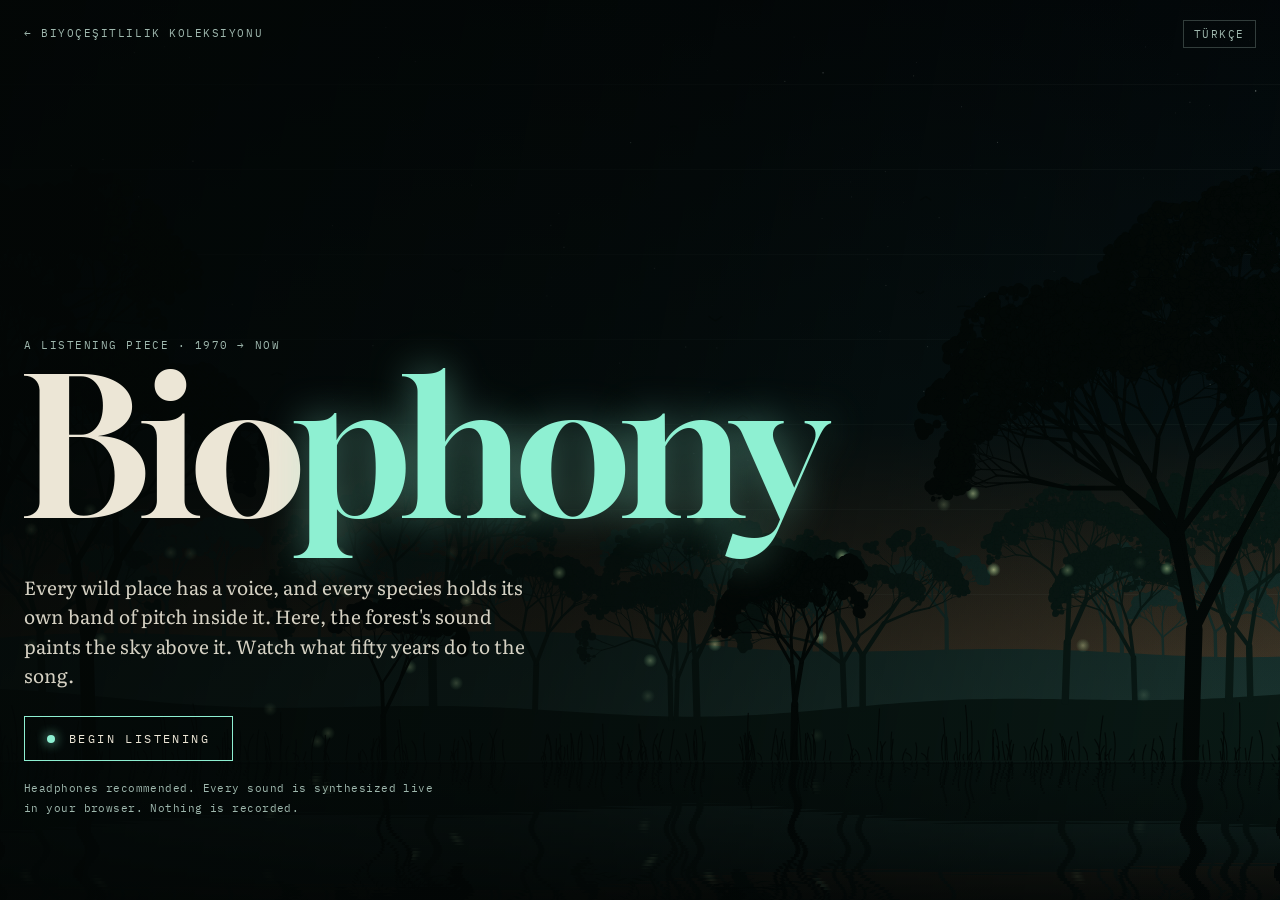
==== biyocesitlilik/biophony/index.html @ bc81e9bb "Add files via upload" ====
<!DOCTYPE html>
<html lang="en">
<head>
<meta charset="utf-8">
<meta name="viewport" content="width=device-width, initial-scale=1, viewport-fit=cover">
<meta name="description" content="Biophony: a live-synthesized forest chorus that paints its own sound across the sky, then fades through fifty years of biodiversity loss until you restore it.">
<meta property="og:title" content="Biophony">
<meta property="og:description" content="Ormanın sesi gökyüzünü boyuyor — elli yıllık biyoçeşitlilik kaybını dinleyin, sonra koroyu geri getirin.">
<meta name="theme-color" content="#050c0b">
<title>Biophony</title>
<link rel="preconnect" href="https://fonts.googleapis.com">
<link rel="preconnect" href="https://fonts.gstatic.com" crossorigin>
<link rel="stylesheet" href="https://fonts.googleapis.com/css2?family=Gloock&family=IBM+Plex+Mono:wght@400;500&family=Literata:ital,opsz,wght@0,7..72,400;1,7..72,400&display=swap">
<style>
:root{
  color-scheme:dark;
  --ink:#050c0b; --moss:#0f2621; --mist:#9fb8ae; --dawn:#f2b66d; --glow:#8ef0d2; --rust:#d0613f; --paper:#ece6d6; --ash:#7d807a;
  --display:"Gloock","Bodoni Moda",Georgia,serif;
  --body:"Literata",Georgia,"Times New Roman",serif;
  --mono:"IBM Plex Mono",ui-monospace,Menlo,Consolas,monospace;
}
html,body{height:100%}
body{margin:0;background:var(--ink);color:var(--paper);overflow:hidden;font-family:var(--body);-webkit-font-smoothing:antialiased}
#c{position:fixed;inset:0;width:100%;height:100%;display:block;touch-action:none}
.mono{font-family:var(--mono);font-size:11px;letter-spacing:.14em;text-transform:uppercase;color:var(--mist)}
[hidden]{display:none!important}
button{font:inherit;color:inherit;background:none;border:0;cursor:pointer}
button:focus-visible{outline:1px solid var(--glow);outline-offset:3px}

/* HUD */
#hud{text-shadow:0 1px 14px rgba(0,0,0,.9),0 0 3px rgba(0,0,0,.8);position:fixed;top:calc(env(safe-area-inset-top,0px) + 18px);left:24px;pointer-events:none;display:flex;flex-direction:column;gap:6px;opacity:0;transition:opacity 1.6s ease}
#hud.on{opacity:1}
#year{font-family:var(--display);font-size:clamp(46px,7.5vw,104px);line-height:.86;letter-spacing:-.015em;font-variant-numeric:tabular-nums}
#chorus{display:flex;gap:14px;flex-wrap:wrap}
#chorus b{font-weight:500;color:var(--paper)}
#chorus .an b{color:var(--rust)}

/* Caption */
#cap{position:fixed;left:24px;bottom:calc(env(safe-area-inset-bottom,0px) + 92px);max-width:min(40ch,calc(100vw - 48px));pointer-events:none;transition:opacity .7s ease,transform .7s ease}
#cap.out{opacity:0;transform:translateY(8px)}
#cap .t{font-size:clamp(17px,2vw,23px);line-height:1.42;text-wrap:balance;text-shadow:0 2px 18px rgba(0,0,0,.85)}
#cap .ci{margin-top:10px;font-size:10px}
#cap .ci:empty{display:none}

/* Solo tag */
#solo{position:fixed;right:24px;bottom:calc(env(safe-area-inset-bottom,0px) + 92px);text-align:right;pointer-events:none;max-width:60vw}

/* Bottom bar */
#bar{position:fixed;left:0;right:0;bottom:0;padding:14px 24px calc(env(safe-area-inset-bottom,0px) + 16px);display:flex;align-items:center;gap:16px;background:linear-gradient(to top,rgba(3,8,7,.92),rgba(3,8,7,0));opacity:0;transition:opacity 1.6s ease .4s}
#bar.on{opacity:1}
#bar .btn{height:34px;min-width:34px;padding:0 10px;border:1px solid rgba(159,184,174,.28);border-radius:2px;display:grid;place-items:center;font-family:var(--mono);font-size:11px;letter-spacing:.12em;color:var(--mist)}
#bar .btn:hover{border-color:var(--glow);color:var(--paper)}
#track{position:relative;flex:1;height:44px;cursor:ew-resize;touch-action:none}
#spark{position:absolute;left:0;top:0;width:100%;height:30px}
#ticks{position:absolute;left:0;right:0;top:32px;height:12px}
#ticks span{position:absolute;transform:translateX(-50%);font-family:var(--mono);font-size:9.5px;letter-spacing:.08em;color:var(--ash)}
#head{position:absolute;top:-4px;width:1px;height:38px;background:var(--paper);box-shadow:0 0 10px var(--glow)}
#head::after{content:"";position:absolute;left:-3px;top:-3px;width:7px;height:7px;border-radius:50%;background:var(--paper)}

/* Intro */
#intro{position:fixed;inset:0;display:flex;align-items:flex-end;padding:0 24px calc(env(safe-area-inset-bottom,0px) + 9vh);background:linear-gradient(100deg,rgba(3,7,6,.94) 0%,rgba(3,7,6,.72) 45%,rgba(3,7,6,.15) 100%);transition:opacity 1.8s ease}
#intro.gone{opacity:0;pointer-events:none}
#intro .wrap{max-width:720px;display:flex;flex-direction:column;gap:18px}
#intro h1{font-family:var(--display);font-weight:400;padding-bottom:.16em;font-size:clamp(68px,15vw,210px);line-height:.8;margin:0;letter-spacing:-.03em}
#intro h1 i{font-style:normal;color:var(--glow);text-shadow:0 0 40px rgba(142,240,210,.45)}
#intro p{margin:0;font-size:clamp(16px,1.7vw,19px);line-height:1.55;max-width:46ch;color:#d5d1c3}
#go{align-self:flex-start;margin-top:8px;padding:14px 22px;border:1px solid var(--glow);color:var(--paper);font-family:var(--mono);font-size:12px;letter-spacing:.2em;text-transform:uppercase;display:flex;gap:14px;align-items:center;transition:background .3s}
#go:hover{background:rgba(142,240,210,.1)}
#go .dot{width:8px;height:8px;border-radius:50%;background:var(--glow);box-shadow:0 0 12px var(--glow);animation:pulse 1.8s ease-in-out infinite}
#back{position:absolute;top:calc(env(safe-area-inset-top,0px) + 26px);left:24px;color:var(--mist);text-decoration:none}
#back:hover{color:var(--paper)}
#langI{position:absolute;top:calc(env(safe-area-inset-top,0px) + 20px);right:24px;padding:6px 10px;border:1px solid rgba(159,184,174,.3)}
.st{opacity:0;transform:translateY(14px);animation:rise 1.4s cubic-bezier(.2,.7,.2,1) forwards}
.st:nth-child(1){animation-delay:.3s}.st:nth-child(2){animation-delay:.55s}.st:nth-child(3){animation-delay:.9s}.st:nth-child(4){animation-delay:1.3s}.st:nth-child(5){animation-delay:1.6s}
@keyframes rise{to{opacity:1;transform:none}}
@keyframes pulse{50%{opacity:.35;transform:scale(.7)}}
@media (prefers-reduced-motion:reduce){.st{animation:none;opacity:1;transform:none}#go .dot{animation:none}}
@media (max-width:640px){
  #bar{gap:8px;padding-inline:16px}
  #hud,#cap{left:16px}
  #cap{bottom:calc(env(safe-area-inset-bottom,0px) + 84px)}
  #solo{display:none}
  #ticks span.m{display:none}
}
</style>

</head>
<body>
<canvas id="c" aria-label="A forest at night. Its sound is drawn above it as an aurora spectrogram."></canvas>

<div id="hud" aria-live="polite">
  <div class="mono" id="hudLabel">Year</div>
  <div id="year">1970</div>
  <div id="chorus" class="mono"><span><span data-i="chorus">Chorus</span> <b id="ci">100</b></span><span class="an"><span data-i="anthro">Anthrophony</span> <b id="ai">15</b></span></div>
</div>

<div id="cap"><div class="t"></div><div class="ci mono"></div></div>
<div id="solo" class="mono"></div>

<div id="bar">
  <button class="btn" id="play" aria-label="Pause">❚❚</button>
  <div id="track" aria-label="Timeline 1970 to 2024" role="slider" aria-valuemin="1970" aria-valuemax="2024" aria-valuenow="1970" tabindex="0">
    <canvas id="spark"></canvas><div id="ticks"></div><div id="head"></div>
  </div>
  <button class="btn" id="lang">TR</button>
  <button class="btn" id="snd" aria-label="Mute">♪</button>
</div>

<div id="intro">
  <a class="mono" id="back" href="../">← Biyoçeşitlilik koleksiyonu</a>
  <button class="mono" id="langI">Türkçe</button>
  <div class="wrap">
    <div class="mono st" data-i="eyebrow">A listening piece · 1970 → now</div>
    <h1 class="st">Bio<i>phony</i></h1>
    <p class="st" data-i="intro">Every wild place has a voice, and every species holds its own band of pitch inside it. Here, the forest's sound paints the sky above it. Watch what fifty years do to the song.</p>
    <button id="go" class="st"><span class="dot"></span><span data-i="go">Begin listening</span></button>
    <div class="mono st" data-i="note" style="line-height:1.8;max-width:60ch;text-transform:none;letter-spacing:.04em;font-size:11px">Headphones recommended. Every sound is synthesized live in your browser. Nothing is recorded.</div>
  </div>
</div>

<script>
(()=>{
"use strict";
/* ------------------------------------------------------------ i18n */
const T={
en:{eyebrow:"A listening piece · 1970 → now",intro:"Every wild place has a voice, and every species holds its own band of pitch inside it. Here, the forest's sound paints the sky above it. Watch what fifty years do to the song.",go:"Begin listening",note:"Headphones recommended. Every sound is synthesized live in your browser. Nothing is recorded.",chorus:"Chorus",anthro:"Anthrophony",year:"Year",restoring:"Restoring",silent:"silent since",solo:"Solo",release:"tap again to release",langBtn:"TR",langI:"Türkçe",geo:"geophony",anth:"anthrophony"},
tr:{eyebrow:"Bir dinleme deneyimi · 1970 → bugün",intro:"Her yaban yerin bir sesi vardır ve her tür o sesin içinde kendi perde bandını tutar. Burada ormanın sesi, üstündeki gökyüzünü boyuyor. Elli yılın bu şarkıya ne yaptığını izleyin.",go:"Dinlemeye başla",note:"Kulaklık önerilir. Tüm sesler tarayıcınızda canlı olarak sentezlenir. Hiçbiri kayıt değildir.",chorus:"Koro",anthro:"Antropofoni",year:"Yıl",restoring:"Onarım",silent:"sessiz:",solo:"Solo",release:"bırakmak için tekrar dokunun",langBtn:"EN",langI:"English",geo:"jeofoni",anth:"antropofoni"}
};
const CAP={
 listen1:{en:"This sky is made of sound. Height is pitch. Brightness is loudness.",tr:"Bu gökyüzü sesten yapılmış. Yükseklik perdeyi, parlaklık şiddeti gösterir."},
 listen2:{en:"Each species sings in its own band so it can be heard over the rest. Ecologists call this the acoustic niche. Together the voices make a biophony.",tr:"Her tür, diğerlerinin arasından duyulabilmek için kendi frekans bandında öter. Ekologlar buna akustik niş der. Seslerin tümü birlikte biyofoniyi oluşturur.",ci:"Niche hypothesis · Bernie Krause"},
 decline:{en:"Now let fifty years pass. Each voice thins as its population falls: fewer calls, softer choruses.",tr:"Şimdi elli yıl geçsin. Popülasyonu azalan her ses seyrelir: daha az ötüş, daha cılız korolar."},
 fresh:{en:"Wetlands go first. Freshwater species have declined fastest of all: −85% on average since 1970.",tr:"Önce sulak alanlar gider. En hızlı azalan grup tatlı su türleri: 1970'ten bu yana ortalama −%85.",ci:"WWF Living Planet Report 2024"},
 insects:{en:"In German nature reserves, the biomass of flying insects fell by more than 75% in 27 years.",tr:"Almanya'daki koruma alanlarında uçan böceklerin biyokütlesi 27 yılda %75'ten fazla azaldı.",ci:"Hallmann et al. · PLOS ONE · 2017"},
 birds:{en:"North America now has nearly 3 billion fewer birds than in 1970.",tr:"Kuzey Amerika'da bugün 1970'e göre yaklaşık 3 milyar daha az kuş var.",ci:"Rosenberg et al. · Science · 2019"},
 lpi:{en:"Monitored wildlife populations have fallen by 73% on average since 1970.",tr:"İzlenen yaban hayatı popülasyonları 1970'ten bu yana ortalama %73 azaldı.",ci:"WWF Living Planet Report 2024 · 1970–2020"},
 gap:{en:"Listen to what fills the gap. Low, steady, and ours. Soundscape ecologists call it anthrophony.",tr:"Boşluğu dolduran sese kulak verin: alçak, kesintisiz ve bizim. Ses ekolojistleri buna antropofoni der."},
 krause:{en:"Bernie Krause has recorded wild places since 1968. He estimates that about half the habitats in his archive are now silent, or so altered they no longer sound as they did.",tr:"Bernie Krause 1968'den beri yaban yerleri kaydediyor. Arşivindeki yaşam alanlarının yaklaşık yarısının bugün sessizleştiğini ya da artık eskisi gibi duyulmayacak kadar değiştiğini söylüyor.",ci:"Krause · The Great Animal Orchestra"},
 restore:{en:"The chorus is not gone yet. Tap the forest to give voices back their habitat.",tr:"Koro henüz yok olmadı. Seslere yaşam alanlarını geri vermek için ormana dokunun."},
 restored:{en:"Every voice came back because its habitat did. Where wetlands, hedgerows and forests return, the singers follow.",tr:"Her ses, yaşam alanı geri geldiği için döndü. Sulak alanlar, çalılıklar ve ormanlar geri geldiğinde şarkıcılar da gelir.",ci:"Voices synthesized · declines illustrative, scaled to the Living Planet Index"}
};
let lang="en";

/* ------------------------------------------------------------ voices */
// d = fractional decline by 2020 (illustrative; biotic mean ≈ 0.72, in line with LPI −73%)
const V=[
 {id:"wind",en:"Wind",tr:"Rüzgâr",kind:"geo",f:[70,420],d:0,place:"none"},
 {id:"stream",en:"Stream",tr:"Dere",kind:"geo",f:[500,3200],d:0,place:"water"},
 {id:"traffic",en:"Traffic",tr:"Trafik",kind:"anthro",f:[40,230],place:"none"},
 {id:"saw",en:"Chainsaws",tr:"Motorlu testere",kind:"anthro",f:[95,2400],place:"ground",rate:.05},
 {id:"bee",en:"Bumblebees",tr:"Bombus arıları",kind:"bio",f:[170,420],d:.80,place:"ground",rate:.08,grp:"ins"},
 {id:"owl",en:"Owls",tr:"Baykuşlar",kind:"bio",f:[320,420],d:.55,place:"tree",rate:.06,grp:"bird"},
 {id:"dove",en:"Turtle doves",tr:"Üveyikler",kind:"bio",f:[470,580],d:.88,place:"tree",rate:.1,grp:"bird"},
 {id:"cuckoo",en:"Cuckoos",tr:"Guguk kuşları",kind:"bio",f:[590,780],d:.70,place:"tree",rate:.07,grp:"bird"},
 {id:"marsh",en:"Marsh frogs",tr:"Ova kurbağaları",kind:"bio",f:[800,1400],d:.85,place:"water",rate:.24,grp:"frog"},
 {id:"wood",en:"Woodpeckers",tr:"Ağaçkakanlar",kind:"bio",f:[900,2600],d:.45,place:"tree",rate:.06,grp:"bird"},
 {id:"night",en:"Nightingales",tr:"Bülbüller",kind:"bio",f:[1200,4200],d:.60,place:"tree",rate:.12,grp:"bird"},
 {id:"thrush",en:"Thrushes",tr:"Ardıçkuşları",kind:"bio",f:[1700,3100],d:.60,place:"tree",rate:.17,grp:"bird"},
 {id:"treefrog",en:"Tree frogs",tr:"Ağaç kurbağaları",kind:"bio",f:[2100,2700],d:.92,place:"water",rate:.3,grp:"frog"},
 {id:"lark",en:"Skylarks",tr:"Tarlakuşları",kind:"bio",f:[2800,5200],d:.80,place:"sky",rate:.045,grp:"bird"},
 {id:"cricket",en:"Field crickets",tr:"Tarla cırcırları",kind:"bio",f:[4300,4800],d:.72,place:"ground",rate:1.0,grp:"ins"},
 {id:"warbler",en:"Warblers",tr:"Ötleğenler",kind:"bio",f:[4800,7500],d:.78,place:"tree",rate:.16,grp:"bird"},
 {id:"cicada",en:"Cicadas",tr:"Ağustos böcekleri",kind:"bio",f:[6000,8000],d:.78,place:"tree",rate:.06,grp:"ins"},
 {id:"swift",en:"Swifts",tr:"Ebabiller",kind:"bio",f:[7000,9800],d:.70,place:"sky",rate:.06,grp:"bird"}
];
const BIO=V.filter(v=>v.kind==="bio");
const byId=Object.fromEntries(V.map(v=>[v.id,v]));
const SILENT=.1, Y0=1970, Y1=2024;
const ease=u=>u<=1?Math.pow(Math.max(u,0),1.25):1+(u-1)*.8;
function baseIdx(v,y){ if(v.kind!=="bio")return 1; return Math.max(0,1-v.d*ease((y-Y0)/50)); }
function idx(v){ const b=baseIdx(v,year); return b+(1-b)*(v.rc||0); }
for(const v of BIO){ v.silentYear=null; for(let y=Y0;y<=Y1;y+=.25){ if(baseIdx(v,y)<SILENT){v.silentYear=Math.floor(y);break;} } v.rc=0; v.rt=0; }
let restoredFrac=0;
function anthroLevel(){ const u=Math.min(1,Math.max(0,(year-Y0)/(Y1-Y0))); return (.12+.88*u*u*(3-2*u))*(1-.75*restoredFrac); }
function chorusIdx(){ let s=0; for(const v of BIO) s+=idx(v); return s/BIO.length; }
function grpIdx(g){ let s=0,n=0; for(const v of BIO) if(v.grp===g){s+=idx(v);n++;} return n?s/n:0; }

/* ------------------------------------------------------------ colour (frequency → hue) */
const FMIN=60,FMAX=11000,LF=Math.log(FMAX/FMIN);
const fracOf=f=>Math.log(Math.max(FMIN,Math.min(FMAX,f))/FMIN)/LF;
const STOPS=[[0,[208,97,63]],[.2,[242,182,109]],[.42,[142,240,210]],[.66,[110,198,236]],[.86,[200,232,255]],[1,[250,248,240]]];
function colAt(fr){ for(let i=1;i<STOPS.length;i++){ if(fr<=STOPS[i][0]){ const a=STOPS[i-1],b=STOPS[i],k=(fr-a[0])/(b[0]-a[0]); return a[1].map((c,j)=>c+(b[1][j]-c)*k);} } return STOPS[STOPS.length-1][1]; }
for(const v of V){ v.fc=Math.sqrt(v.f[0]*v.f[1]); v.col=v.kind==="anthro"?[208,97,63]:colAt(fracOf(v.fc)); v.flash=0; }
const rgba=(c,a)=>`rgba(${c[0]|0},${c[1]|0},${c[2]|0},${a})`;

/* ------------------------------------------------------------ canvas */
const cv=document.getElementById("c"), g=cv.getContext("2d");
let W=0,H=0,DPR=1, layers=[], stars=[], flies=[], birds=[], pulses=[], blooms=[], labelBoxes=[];
const RED=matchMedia("(prefers-reduced-motion: reduce)").matches;
const SPW=720, SPR=220;
const spec=document.createElement("canvas"); spec.width=SPW; spec.height=SPR;
const sg=spec.getContext("2d"); sg.fillStyle="#000"; sg.fillRect(0,0,SPW,SPR);
const glow=document.createElement("canvas"), gg=glow.getContext("2d");
const LUT=[]; for(let r=0;r<SPR;r++) LUT.push(colAt(r/(SPR-1)));
const col=sg.createImageData(1,SPR);
const floor=new Float32Array(SPR).fill(40), COLS_PER_S=95; let colAcc=0;
const FEATHER=[]; for(let r=0;r<SPR;r++){ const u=r/(SPR-1); FEATHER.push(Math.min(1,u/.06)*Math.min(1,(1-u)/.12)); }

function rng(seed){ return ()=>{ seed|=0; seed=seed+0x6D2B79F5|0; let t=Math.imul(seed^seed>>>15,1|seed); t=t+Math.imul(t^t>>>7,61|t)^t; return ((t^t>>>14)>>>0)/4294967296; }; }
const Rn=Math.random;
const M=60; // parallax margin
const SKY_T=()=>H*.05, SKY_B=()=>H*.76, WATER=()=>H*.845;
const yOfF=f=>SKY_B()-fracOf(f)*(SKY_B()-SKY_T());

function resize(){
  DPR=Math.min(window.devicePixelRatio||1,1.6);
  W=innerWidth; H=innerHeight;
  cv.width=W*DPR|0; cv.height=H*DPR|0;
  glow.width=Math.max(40,W/7|0); glow.height=Math.max(40,H/7|0);
  genLayers(); genStars(); drawSpark(); drawTicks();
}
function genStars(){ const r=rng(7); stars=[]; const n=Math.round(W*H/5200); for(let i=0;i<n;i++) stars.push({x:r()*W,y:r()*H*.7,s:r()*1.1+.2,p:r()*6.28,a:r()*.6+.2}); }

function genLayers(){
  layers=[];
  const L=[
    {c:"#15302c",base:.715,n:Math.max(8,Math.round(W/46)),h:[.06,.13],depth:7,par:5},
    {c:"#0b1d18",base:.78,n:Math.max(5,Math.round(W/95)),h:[.12,.24],depth:8,par:13},
    {c:"#030907",base:WATER()/H,n:0,h:[.34,.5],depth:10,par:26,edge:true}
  ];
  L.forEach((s,li)=>{
    const c=document.createElement("canvas"); c.width=(W+2*M)*DPR|0; c.height=H*DPR|0;
    const x=c.getContext("2d"); x.scale(DPR,DPR); const r=rng(11+li*97);
    const lw=W+2*M, tips=[];
    const gy=px=>s.base*H - (li<2? (Math.sin(px*.004+li*2)*H*.012+Math.sin(px*.013+li)*H*.005):0);
    x.fillStyle=s.c; x.strokeStyle=s.c; x.lineCap="round";
    x.beginPath(); x.moveTo(0,H); for(let px=0;px<=lw;px+=8) x.lineTo(px,gy(px)); x.lineTo(lw,H); x.closePath(); x.fill();
    const tree=(tx,h,depth)=>{
      const ty=gy(tx), trunk=h/3.1;
      const br=(bx,by,a,len,w,d)=>{
        const ex=bx+Math.cos(a)*len, ey=by+Math.sin(a)*len;
        x.lineWidth=Math.max(.6,w); x.beginPath(); x.moveTo(bx,by); x.lineTo(ex,ey); x.stroke();
        if(d<=2){ x.beginPath(); x.arc(ex,ey,1.2+r()*(li===2?5.5:3),0,6.283); x.fill(); }
        if(d===0){ if(r()<.25) tips.push({x:ex,y:ey}); return; }
        const n=r()<.28?3:2;
        for(let i=0;i<n;i++){ let na=a+(r()-.5)*.9+(i-(n-1)/2)*.62; na=na*.88+(-Math.PI/2)*.12; br(ex,ey,na,len*(.66+r()*.13),w*.66,d-1); }
      };
      br(tx,ty+2,-Math.PI/2+(r()-.5)*.08,trunk,h*.04,depth);
    };
    if(s.edge){
      const pos=[[M-W*.02,.52],[M+W*.07,.4],[M+W*.93,.46],[M+W*1.02,.55],[M+W*.62,.2],[M+W*.3,.16]];
      pos.forEach(([px,hh])=>tree(px,H*hh*(W<700?.8:1),s.depth-(hh<.25?2:0)));
      // reeds at the water line
      x.lineWidth=1.1;
      for(let i=0;i<lw/5;i++){ const px=r()*lw, hh=6+r()*26*(r()<.2?2:1); const yy=gy(px); x.beginPath(); x.moveTo(px,yy); x.quadraticCurveTo(px+(r()-.5)*6,yy-hh*.6,px+(r()-.5)*10,yy-hh); x.stroke(); }
    } else {
      for(let k=0;k<s.n;k++) tree(r()*lw,H*(s.h[0]+r()*(s.h[1]-s.h[0])),s.depth-(r()<.4?1:0));
    }
    layers.push({cv:c,par:s.par,tips,base:s.base});
  });
  // perches
  const treeTips=[...layers[1].tips.map(t=>({...t,l:1})),...layers[2].tips.filter(t=>t.y<H*.7).map(t=>({...t,l:2}))];
  const r=rng(3);
  for(const v of V){
    v.perches=[];
    for(let i=0;i<4;i++){
      let p;
      if(v.place==="tree"&&treeTips.length) p=treeTips[r()*treeTips.length|0];
      else if(v.place==="water") p={x:M+r()*W,y:WATER()-2-r()*4,l:2};
      else if(v.place==="ground") p={x:M+r()*W,y:H*(.74+r()*.08),l:1};
      else if(v.place==="sky") p={x:M+r()*W,y:H*(.3+r()*.25),l:-1};
      else p={x:M+W/2,y:H*.8,l:-1};
      v.perches.push(p);
    }
  }
  flies=[]; const fr=rng(5); for(let i=0;i<90;i++) flies.push({x:fr()*W,y:H*(.55+fr()*.28),p:fr()*6.28,s:.3+fr()*.7,k:i/90});
  birds=[]; const br2=rng(9); for(let i=0;i<22;i++) birds.push({x:br2()*W,y:H*(.12+br2()*.35),v:18+br2()*26,p:br2()*6.28,k:i/22,s:.6+br2()*.8});
}
let mx=0,mxs=0;
const layerX=l=>-M+(l>=0?mxs*layers[l].par:0);
const perchXY=p=>({x:p.x+(p.l>=0?layerX(p.l):-M),y:p.y});

/* ------------------------------------------------------------ audio */
let A=null,bus,mute,analyser,revIn,noiseBuf,fdata,binLo=[],binHi=[],muted=false,solo=null;
function initAudio(){
  A=new (window.AudioContext||window.webkitAudioContext)();
  bus=A.createGain(); bus.gain.value=.85;
  const comp=A.createDynamicsCompressor(); comp.threshold.value=-20; comp.ratio.value=3.5; comp.attack.value=.01; comp.release.value=.25;
  mute=A.createGain();
  analyser=A.createAnalyser(); analyser.fftSize=4096; analyser.smoothingTimeConstant=.5; analyser.minDecibels=-96; analyser.maxDecibels=-22;
  fdata=new Uint8Array(analyser.frequencyBinCount);
  const hz=A.sampleRate/analyser.fftSize;
  for(let r=0;r<SPR;r++){ const f0=FMIN*Math.exp(LF*r/SPR), f1=FMIN*Math.exp(LF*(r+1)/SPR); binLo[r]=Math.floor(f0/hz); binHi[r]=Math.max(binLo[r],Math.floor(f1/hz)); }
  // reverb
  const len=A.sampleRate*3.4|0, ir=A.createBuffer(2,len,A.sampleRate);
  for(let ch=0;ch<2;ch++){ const d=ir.getChannelData(ch); for(let i=0;i<len;i++) d[i]=(Math.random()*2-1)*Math.pow(1-i/len,3.2)*(i<A.sampleRate*.02?.3:1); }
  const conv=A.createConvolver(); conv.buffer=ir; revIn=A.createGain(); const revOut=A.createGain(); revOut.gain.value=.42;
  revIn.connect(conv); conv.connect(revOut); revOut.connect(bus);
  bus.connect(comp); comp.connect(analyser); comp.connect(mute); mute.connect(A.destination);
  noiseBuf=A.createBuffer(1,A.sampleRate*2,A.sampleRate); { const d=noiseBuf.getChannelData(0); for(let i=0;i<d.length;i++) d[i]=Math.random()*2-1; }
  for(const v of V){ v.out=A.createGain(); v.out.gain.value=0; const send=A.createGain(); send.gain.value=v.kind==="anthro"?.15:(v.place==="sky"?.55:.4); v.out.connect(bus); v.out.connect(send); send.connect(revIn); v.next=A.currentTime+.5+Math.random()*(v.id==="cricket"?1:5); }
  // continuous beds
  const nsrc=()=>{ const s=A.createBufferSource(); s.buffer=noiseBuf; s.loop=true; s.start(0,Math.random()*1.9); return s; };
  const lfo=(rate,depth,param,off)=>{ const o=A.createOscillator(); o.frequency.value=rate; const k=A.createGain(); k.gain.value=depth; o.connect(k); k.connect(param); o.start(); if(off!==undefined) param.value=off; };
  { const v=byId.stream; const s=nsrc(), bp=A.createBiquadFilter(); bp.type="bandpass"; bp.Q.value=.7; lfo(.13,220,bp.frequency,1100); const gn=A.createGain(); gn.gain.value=.05; s.connect(bp); bp.connect(gn); gn.connect(v.out);
    const s2=nsrc(), hp=A.createBiquadFilter(); hp.type="bandpass"; hp.frequency.value=2600; hp.Q.value=1.3; const g2=A.createGain(); lfo(.31,.012,g2.gain,.018); s2.connect(hp); hp.connect(g2); g2.connect(v.out); }
  { const v=byId.wind; const s=nsrc(), lp=A.createBiquadFilter(); lp.type="lowpass"; lp.Q.value=1.5; lfo(.05,160,lp.frequency,280); const gn=A.createGain(); lfo(.037,.05,gn.gain,.08); s.connect(lp); lp.connect(gn); gn.connect(v.out); }
  { const v=byId.traffic; const s=nsrc(), lp=A.createBiquadFilter(); lp.type="lowpass"; lp.frequency.value=170; lp.Q.value=.8; const gn=A.createGain(); gn.gain.value=.55; s.connect(lp); lp.connect(gn); gn.connect(v.out);
    const o=A.createOscillator(); o.type="sawtooth"; o.frequency.value=49; const lp2=A.createBiquadFilter(); lp2.type="lowpass"; lp2.frequency.value=140; const g2=A.createGain(); g2.gain.value=.05; o.connect(lp2); lp2.connect(g2); g2.connect(v.out); o.start();
    const o2=A.createOscillator(); o2.type="triangle"; o2.frequency.value=98.5; const g3=A.createGain(); g3.gain.value=.018; o2.connect(g3); g3.connect(v.out); o2.start(); }
}
const clampP=p=>Math.max(-.95,Math.min(.95,p));
function pan(v,p){ const n=A.createStereoPanner(); n.pan.value=clampP(p); n.connect(v.out); return n; }
function env(t,dur,amp,att,rel){ const e=A.createGain(); const hold=Math.max(att,dur-rel); e.gain.setValueAtTime(0,t); e.gain.linearRampToValueAtTime(amp,t+att); e.gain.setValueAtTime(amp,t+hold); e.gain.linearRampToValueAtTime(0,t+Math.max(dur,hold+.005)); return e; }
function tone(t,dest,f0,f1,dur,amp,type="sine",att=.008,rel=.03,vib=0,vr=0){
  const o=A.createOscillator(); o.type=type; o.frequency.setValueAtTime(f0,t); if(f1&&f1!==f0) o.frequency.exponentialRampToValueAtTime(f1,t+dur);
  if(vib){ const l=A.createOscillator(); l.frequency.value=vr; const lg=A.createGain(); lg.gain.value=vib; l.connect(lg); lg.connect(o.frequency); l.start(t); l.stop(t+dur+.05); }
  const e=env(t,dur,amp,att,rel); o.connect(e); e.connect(dest); o.start(t); o.stop(t+dur+.06); return o;
}
function nz(t,dest,f0,f1,Q,dur,amp,att=.004,rel=.03,type="bandpass"){
  const s=A.createBufferSource(); s.buffer=noiseBuf; s.loop=true; const f=A.createBiquadFilter(); f.type=type; f.Q.value=Q; f.frequency.setValueAtTime(f0,t); if(f1&&f1!==f0) f.frequency.exponentialRampToValueAtTime(f1,t+dur);
  const e=env(t,dur,amp,att,rel); s.connect(f); f.connect(e); e.connect(dest); s.start(t,Math.random()*1.5); s.stop(t+dur+.06);
}
function amNode(t,dur,rate,depth,dest){ const gN=A.createGain(); gN.gain.value=1-depth; const l=A.createOscillator(); l.frequency.value=rate; const lg=A.createGain(); lg.gain.value=depth; l.connect(lg); lg.connect(gN.gain); l.start(t); l.stop(t+dur+.1); gN.connect(dest); return gN; }
const rr=(a,b)=>a+Math.random()*(b-a);

const CALL={
 bee(v,t,P){ const d=rr(2.4,4.2), f=rr(175,235); const o=A.createOscillator(); o.type="sawtooth"; o.frequency.value=f; const l=A.createOscillator(); l.frequency.value=rr(5,8); const lg=A.createGain(); lg.gain.value=7; l.connect(lg); lg.connect(o.frequency);
   const lp=A.createBiquadFilter(); lp.type="lowpass"; lp.frequency.value=950; const e=env(t,d,.09,d*.4,d*.45); const pn=A.createStereoPanner(); pn.pan.setValueAtTime(clampP(P.pan-.6),t); pn.pan.linearRampToValueAtTime(clampP(P.pan+.6),t+d);
   o.connect(lp); lp.connect(e); e.connect(pn); pn.connect(v.out); o.start(t); l.start(t); o.stop(t+d+.1); l.stop(t+d+.1); mark(v,t,P); mark(v,t+d*.5,P); },
 owl(v,t,P){ const d=pan(v,P.pan); tone(t,d,395,372,.55,.22,"sine",.07,.2); let k=t+1.05; for(let i=0;i<3;i++){ tone(k,d,388,366,.26,.16,"sine",.04,.12); k+=.36; } tone(k+.25,d,392,360,.7,.2,"sine",.08,.3); mark(v,t,P); mark(v,t+1.05,P); },
 dove(v,t,P){ const d=pan(v,P.pan); let k=t; const n=3+(Math.random()*2|0); for(let i=0;i<n;i++){ const a=amNode(k,.75,rr(19,24),.5,d); tone(k,a,rr(520,560),rr(470,500),.72,.2,"sine",.12,.2); tone(k,a,1050,960,.72,.03,"sine",.12,.2); k+=.95; } mark(v,t,P); mark(v,t+1.9,P); },
 cuckoo(v,t,P){ const d=pan(v,P.pan); let k=t; const n=2+(Math.random()*3|0); for(let i=0;i<n;i++){ tone(k,d,745,735,.2,.2,"sine",.03,.08); tone(k+.33,d,610,598,.32,.17,"sine",.03,.14); k+=1.05; } mark(v,t,P); },
 marsh(v,t,P){ const n=2+(Math.random()*3|0); let k=t; for(let i=0;i<n;i++){ const d=pan(v,P.pan+rr(-.15,.15)); const du=rr(.35,.7); const a=amNode(k,du,rr(24,32),.5,d); const bp=A.createBiquadFilter(); bp.type="bandpass"; bp.frequency.value=rr(900,1250); bp.Q.value=3.5; bp.connect(a); tone(k,bp,rr(120,150),rr(110,130),du,.5,"sawtooth",.02,.08); k+=du+rr(.12,.35); } mark(v,t,P); },
 wood(v,t,P){ const d=pan(v,P.pan); const n=14+(Math.random()*8|0), f=rr(1200,1700); for(let i=0;i<n;i++) nz(t+i*.058,d,f,f,1.4,.014,.5*(1-i/n*.55),.001,.01); mark(v,t,P); },
 night(v,t,P){ const d=pan(v,P.pan); let k=t; const n=5+(Math.random()*6|0), f=rr(1300,1600); for(let i=0;i<n;i++){ tone(k,d,f*1.12,f,.055,.14,"sine",.004,.02); k+=.095; } k+=.12; tone(k,d,rr(2900,3400),rr(3100,3700),rr(.6,1),.16,"sine",.5,.08,24,30); k+=1; for(let i=0;i<8;i++){ tone(k,d,rr(3500,4100),2600,.035,.11,"sine",.003,.01); k+=.05; } mark(v,t,P); mark(v,t+.9,P); },
 thrush(v,t,P){ const d=pan(v,P.pan); const m=[]; const n=2+(Math.random()*4|0); for(let i=0;i<n;i++) m.push([rr(1800,3000),rr(.8,1.2),rr(.09,.22),Math.random()<.3]); let k=t; const reps=2+(Math.random()*2|0); for(let r=0;r<reps;r++){ for(const [f,gl,du,vb] of m){ tone(k,d,f,f*gl,du,.13,"sine",.01,.04,vb?60:0,34); k+=du+.05; } k+=.18; } mark(v,t,P); mark(v,k-.4,P); },
 treefrog(v,t,P){ for(let ind=0;ind<2;ind++){ const d=pan(v,P.pan+(ind?.3:-.3)); const n=6+(Math.random()*6|0), f=rr(2250,2550), st=t+ind*.045; for(let i=0;i<n;i++) tone(st+i*.09,d,f,f*.97,.035,.09,"triangle",.003,.015); } mark(v,t,P); },
 lark(v,t,P){ const d=pan(v,P.pan); const du=rr(3,5.5); let k=t; while(k<t+du){ const e=rr(.022,.05), f=rr(2900,5100); tone(k,d,f,f*rr(.85,1.2),e,.075,"sine",.003,.01); k+=e+rr(.004,.03); } mark(v,t,P); mark(v,t+du*.5,P); },
 cricket(v,t,P){ const d=pan(v,P.pan); const f=rr(4400,4700); for(let i=0;i<3+(Math.random()*2|0);i++) tone(t+i*.034,d,f,f,.02,.055,"sine",.002,.008); if(Math.random()<.35) mark(v,t,P); },
 warbler(v,t,P){ const d=pan(v,P.pan); const n=9+(Math.random()*8|0); let k=t; for(let i=0;i<n;i++){ const f=7300-(2400*i/n)+rr(-200,200); tone(k,d,f*1.14,f,.042,.1,"sine",.003,.012); k+=.058; } tone(k+.03,d,5200,7400,.12,.1,"sine",.01,.03); mark(v,t,P); },
 cicada(v,t,P){ const d=pan(v,P.pan); const du=rr(2.5,4.5); const a=amNode(t,du,rr(95,125),.5,d); nz(t,a,6900,7100,6,du,.35,du*.35,du*.35); mark(v,t,P); mark(v,t+du*.5,P); },
 swift(v,t,P){ const n=3+(Math.random()*3|0); for(let i=0;i<n;i++){ const k=t+i*rr(.09,.2); const pn=A.createStereoPanner(); pn.pan.setValueAtTime(clampP(P.pan-.5),k); pn.pan.linearRampToValueAtTime(clampP(P.pan+.5),k+.5); pn.connect(v.out); nz(k,pn,rr(8600,9600),rr(7200,7800),9,rr(.25,.45),.55,.01,.1); } mark(v,t,P); },
 saw(v,t,P){ const d=pan(v,P.pan); const du=rr(2,4.5); const o=A.createOscillator(); o.type="sawtooth"; o.frequency.setValueAtTime(95,t); o.frequency.linearRampToValueAtTime(rr(125,140),t+.4); o.frequency.setValueAtTime(130,t+du*.7); o.frequency.linearRampToValueAtTime(100,t+du);
   const ws=A.createWaveShaper(); const cu=new Float32Array(256); for(let i=0;i<256;i++){ const x=i/128-1; cu[i]=Math.tanh(x*3); } ws.curve=cu; const lp=A.createBiquadFilter(); lp.type="lowpass"; lp.frequency.value=2400; const e=env(t,du,.12,.08,.3);
   o.connect(ws); ws.connect(lp); lp.connect(e); e.connect(d); o.start(t); o.stop(t+du+.1); mark(v,t,P); }
};
const markQ=[];
function mark(v,t,P){ markQ.push({v,t,P}); }
function schedule(){
  if(!A) return; const now=A.currentTime;
  for(const v of V){
    if(!CALL[v.id]) continue;
    let rate;
    if(v.kind==="bio"){ const i=idx(v); if(i<SILENT){ v.next=now+.5; continue; } rate=v.rate*i; }
    else { const al=anthroLevel(); rate=v.rate*Math.max(0,(al-.35)/.65)*(phase==="listen"?0:1); if(rate<=.001){ v.next=now+.5; continue; } }
    while(v.next<now+.25){
      const t=Math.max(v.next,now+.03);
      const P=v.perches[Math.random()*v.perches.length|0]; const px=perchXY(P).x;
      P.pan=(px/W)*2-1;
      CALL[v.id](v,t,P);
      v.next=t+Math.max(.15,-Math.log(1-Math.random())/rate);
    }
  }
}
function setLevels(){
  if(!A) return; const now=A.currentTime, al=anthroLevel();
  for(const v of V){
    let lv = v.kind==="bio"? Math.sqrt(idx(v)) : v.kind==="geo"? 1 : (v.id==="traffic"? al : .4+.6*al);
    if(v.kind==="bio"&&idx(v)<SILENT) lv=0;
    if(solo&&solo!==v) lv*=.05;
    v.out.gain.setTargetAtTime(lv,now,.25);
  }
}

/* ------------------------------------------------------------ story */
let phase="intro", year=Y0, clock=0, paused=false, capKey=null, dragging=false;
const MILESTONES=[[1970,"decline"],[1983,"fresh"],[1998,"insects"],[2008,"birds"],[2018,"lpi"],[2024,"gap"]];
const capEl=document.getElementById("cap"), capT=capEl.querySelector(".t"), capC=capEl.querySelector(".ci");
let capTimer=null;
function showCap(k){ if(k===capKey) return; capKey=k; capEl.classList.add("out"); clearTimeout(capTimer); capTimer=setTimeout(()=>{ renderCap(); capEl.classList.remove("out"); },650); }
function renderCap(){ const c=capKey&&CAP[capKey]; capT.textContent=c?c[lang]:""; capC.textContent=c&&c.ci?c.ci:""; }
function update(dt){
  if(phase==="intro"||paused) return;
  clock+=dt;
  if(phase==="listen"){ year=Y0; if(clock>1.5) showCap("listen1"); if(clock>10) showCap("listen2"); if(clock>21){ phase="decline"; clock=0; } }
  else if(phase==="decline"){ year=Math.min(Y1,year+dt*(Y1-Y0)/72); let k=null; for(const [y,c] of MILESTONES) if(year>=y) k=c; if(k) showCap(k); if(year>=Y1){ phase="now"; clock=0; } }
  else if(phase==="now"){ if(clock<11) showCap("gap"); else showCap("krause"); if(clock>24){ phase="restore"; clock=0; showCap("restore"); } }
  else if(phase==="restore"){ if(BIO.every(v=>v.rt>=1) && BIO.every(v=>v.rc>.97)){ phase="restored"; showCap("restored"); } }
  // restoration easing
  let s=0; for(const v of BIO){ v.rc+=(v.rt-v.rc)*Math.min(1,dt*.45); s+=v.rc; } restoredFrac=s/BIO.length;
}
function restoreNext(x,y){
  const cand=BIO.filter(v=>v.rt<1).sort((a,b)=>baseIdx(a,year)-baseIdx(b,year));
  cand.slice(0,2).forEach(v=>{ v.rt=1; v.flash=1.5; v.next=A?A.currentTime+.4:0; });
  blooms.push({x,y,t:0});
  if(phase==="restore"&&cand.length<=2){ /* last ones */ }
}

/* ------------------------------------------------------------ render */
let last=performance.now(), T0=0;
function frame(now){
  const dt=Math.min(.05,(now-last)/1000); last=now; T0+=dt;
  update(dt); schedule(); setLevels();
  mxs+=(mx-mxs)*Math.min(1,dt*2);
  const t=RED?T0*.3:T0;
  const vital=chorusIdx(), al=A?anthroLevel():.12;
  // spectrogram column
  if(A){
    analyser.getByteFrequencyData(fdata);
    colAcc+=dt*COLS_PER_S; const nc=Math.min(8,Math.floor(colAcc)); colAcc-=nc;
    if(nc>0){
      sg.drawImage(spec,-nc,0);
      const d=col.data;
      for(let r=0;r<SPR;r++){ let m=0; for(let b=binLo[r];b<=binHi[r];b++) if(fdata[b]>m) m=fdata[b];
        floor[r]+= (m-floor[r])*(m>floor[r]?.004:.02);
        let x=(m-floor[r]-14)/95; x=x<0?0:x>1?1:x; x=Math.pow(x,1.2);
        const bed=Math.pow(Math.max(0,m-60)/195,2.2)*.24;
        x=Math.min(1,x+bed)*FEATHER[r];
        const c=LUT[r], py=(SPR-1-r)*4;
        d[py]=c[0]*x; d[py+1]=c[1]*x; d[py+2]=c[2]*x; d[py+3]=255; }
      for(let k=0;k<nc;k++) sg.putImageData(col,SPW-1-k,0);
    }
  }
  g.setTransform(DPR,0,0,DPR,0,0);
  g.globalCompositeOperation="source-over"; g.globalAlpha=1;
  // sky
  const sky=g.createLinearGradient(0,0,0,WATER());
  const hz=[Math.round(40+30*vital+60*al*(1-vital)),Math.round(34+22*vital),Math.round(30+8*vital)];
  sky.addColorStop(0,"#03080b"); sky.addColorStop(.55,"#071517"); sky.addColorStop(.9,`rgb(${hz[0]},${hz[1]},${hz[2]})`); sky.addColorStop(1,`rgb(${hz[0]+10},${hz[1]+4},${hz[2]})`);
  g.fillStyle=sky; g.fillRect(0,0,W,H);
  // stars
  for(const s of stars){ const a=s.a*(.55+.45*Math.sin(t*1.3+s.p))*(1-s.y/(H*.8)); g.fillStyle=`rgba(220,235,230,${a})`; g.fillRect(s.x,s.y,s.s,s.s); }
  // frequency grid
  g.font='10px "IBM Plex Mono", monospace';
  g.textBaseline="middle";
  for(const [f,lab] of [[125,"125 Hz"],[250,"250"],[500,"500"],[1000,"1 kHz"],[2000,"2"],[4000,"4"],[8000,"8 kHz"]]){ const y=yOfF(f); g.fillStyle="rgba(159,184,174,.07)"; g.fillRect(0,y,W,1); if(phase!=="intro"&&y>(W<700?150:190)&&y<H-230){ g.fillStyle="rgba(159,184,174,.42)"; g.fillText(lab,24,y-7); } }
  // aurora
  const top=SKY_T(), h=SKY_B()-top, sw=W<700?5:6, n=Math.ceil(W/sw), amp=RED?.3:1;
  const wave=i=>(Math.sin(i*.045+t*.33)*H*.016+Math.sin(i*.012-t*.19)*H*.028)*amp;
  gg.globalCompositeOperation="source-over"; gg.clearRect(0,0,glow.width,glow.height); gg.globalCompositeOperation="lighter";
  const kx=glow.width/W, ky=glow.height/H;
  g.globalCompositeOperation="lighter";
  for(let i=0;i<n;i++){ const sx=i/n*SPW, ssw=SPW/n, dy=wave(i), x=i*sw;
    g.globalAlpha=.66; g.drawImage(spec,sx,0,ssw,SPR,x,top+dy,sw+.6,h);
    if(i%2===0) gg.drawImage(spec,sx,0,ssw*2,SPR,x*kx,(top+dy-h*.04)*ky,sw*2*kx+1,h*1.08*ky); }
  g.globalAlpha=1; g.imageSmoothingEnabled=true; g.globalAlpha=.8; g.drawImage(glow,0,0,W,H); g.globalAlpha=.28; g.drawImage(glow,0,-H*.01,W,H*1.02);
  g.globalAlpha=1; g.globalCompositeOperation="source-over";
  // horizon smoulder (anthrophony)
  const hg=g.createLinearGradient(0,H*.5,0,WATER()); hg.addColorStop(0,"rgba(208,97,63,0)"); hg.addColorStop(1,`rgba(208,97,63,${.28*al})`); g.fillStyle=hg; g.fillRect(0,H*.5,W,WATER()-H*.5);
  // birds
  const bi=grpIdx("bird"), nb=Math.round(birds.length*bi*(phase==="intro"?.5:1));
  g.strokeStyle="rgba(4,10,9,.85)"; g.lineWidth=1.3;
  for(let i=0;i<nb;i++){ const b=birds[i]; b.x+=b.v*dt; if(b.x>W+30){ b.x=-30; b.y=H*(.12+Math.random()*.35);} const w=5*b.s, fl=Math.sin(t*9*b.s+b.p)*w*.7, y=b.y+Math.sin(t*.5+b.p)*6;
    g.beginPath(); g.moveTo(b.x-w,y-fl); g.quadraticCurveTo(b.x-w*.4,y-fl*.3,b.x,y); g.quadraticCurveTo(b.x+w*.4,y-fl*.3,b.x+w,y-fl); g.stroke(); }
  // layers
  for(let li=0;li<layers.length;li++){
    const L=layers[li];
    g.drawImage(L.cv,0,0,L.cv.width,L.cv.height,layerX(li),0,W+2*M,H);
    if(li===0){ const fg=g.createLinearGradient(0,H*.6,0,H*.8); const mc=vital>.5?"120,160,150":"130,128,118"; fg.addColorStop(0,`rgba(${mc},0)`); fg.addColorStop(1,`rgba(${mc},${.1+.1*(1-vital)})`); g.fillStyle=fg; g.fillRect(0,H*.6,W,H*.2); }
    if(li===1){ // fireflies between mid and near
      const fi=grpIdx("ins"); g.globalCompositeOperation="lighter";
      for(const f of flies){ if(f.k>fi*(phase==="intro"?.7:1)) continue; f.x+=Math.sin(t*.4*f.s+f.p)*.35; f.y+=Math.cos(t*.3*f.s+f.p*2)*.22; if(f.x<0)f.x+=W; if(f.x>W)f.x-=W;
        const a=Math.max(0,Math.sin(t*1.6*f.s+f.p*3)); if(a<.05) continue; const rg=g.createRadialGradient(f.x,f.y,0,f.x,f.y,7); rg.addColorStop(0,`rgba(230,250,180,${.9*a})`); rg.addColorStop(1,"rgba(160,240,160,0)"); g.fillStyle=rg; g.fillRect(f.x-7,f.y-7,14,14); }
      g.globalCompositeOperation="source-over"; }
  }
  // pulses (sound → light)
  if(A){ const ct=A.currentTime; for(let i=markQ.length-1;i>=0;i--){ const m=markQ[i]; if(m.t<=ct){ const p=perchXY(m.P); pulses.push({v:m.v,x:p.x,y:p.y,a:0}); m.v.flash=Math.min(1.4,m.v.flash+.8); markQ.splice(i,1);} } }
  g.globalCompositeOperation="lighter";
  for(let i=pulses.length-1;i>=0;i--){ const p=pulses[i]; p.a+=dt; const k=p.a/1.6; if(k>=1){ pulses.splice(i,1); continue; }
    const c=p.v.col, rad=4+k*26, al2=(1-k);
    const rg=g.createRadialGradient(p.x,p.y,0,p.x,p.y,rad); rg.addColorStop(0,rgba(c,.9*al2)); rg.addColorStop(.35,rgba(c,.35*al2)); rg.addColorStop(1,rgba(c,0)); g.fillStyle=rg; g.fillRect(p.x-rad,p.y-rad,rad*2,rad*2);
    const ty=yOfF(p.v.fc); if(ty<p.y){ const lg=g.createLinearGradient(0,p.y,0,ty); lg.addColorStop(0,rgba(c,.35*al2)); lg.addColorStop(1,rgba(c,0)); g.strokeStyle=lg; g.lineWidth=1; g.beginPath(); g.moveTo(p.x,p.y); g.lineTo(p.x,ty+(p.y-ty)*k*.6); g.stroke(); } }
  // blooms (restoration)
  for(let i=blooms.length-1;i>=0;i--){ const b=blooms[i]; b.t+=dt; const k=b.t/2.4; if(k>=1){ blooms.splice(i,1); continue; }
    g.strokeStyle=`rgba(142,240,210,${.7*(1-k)})`; g.lineWidth=1.5; g.beginPath(); g.ellipse(b.x,b.y,20+k*260,(20+k*260)*.28,0,0,6.283); g.stroke();
    const rg=g.createRadialGradient(b.x,b.y,0,b.x,b.y,120*(1-k*.5)); rg.addColorStop(0,`rgba(142,240,210,${.35*(1-k)})`); rg.addColorStop(1,"rgba(142,240,210,0)"); g.fillStyle=rg; g.fillRect(b.x-130,b.y-130,260,260); }
  g.globalCompositeOperation="source-over";
  // water reflection
  const wt=WATER(), rh=H-wt;
  for(let y=0;y<rh;y+=3){ const sy=wt-y-3; if(sy<0) break; const off=Math.sin(y*.14+t*1.8)*(1+y*.05)*amp; g.drawImage(cv,0,sy*DPR,W*DPR,3*DPR,off,wt+y,W,3); }
  const wg=g.createLinearGradient(0,wt,0,H); wg.addColorStop(0,"rgba(3,10,10,.35)"); wg.addColorStop(1,"rgba(2,6,6,.88)"); g.fillStyle=wg; g.fillRect(0,wt,W,rh);
  g.fillStyle="rgba(142,240,210,.10)"; g.fillRect(0,wt,W,1);
  // desaturate + haze with loss
  const loss=1-vital;
  if(loss>.02){ g.globalCompositeOperation="saturation"; g.fillStyle=`rgba(128,128,128,${Math.min(.85,loss*1.05)})`; g.fillRect(0,0,W,H); g.globalCompositeOperation="source-over";
    g.fillStyle=`rgba(40,38,34,${loss*.16})`; g.fillRect(0,0,W,H); }
  // labels (the niche legend)
  if(phase!=="intro") drawLabels();
  requestAnimationFrame(frame);
}

function drawLabels(){
  const small=W<700, fs=small?10.5:12.5, gap=small?13:16, xr=W-(small?16:24);
  const items=V.map(v=>({v,y:yOfF(v.fc)})).sort((a,b)=>b.y-a.y);
  for(let i=1;i<items.length;i++) if(items[i].y>items[i-1].y-gap) items[i].y=items[i-1].y-gap;
  const topMin=SKY_T()+6; if(items.length&&items[items.length-1].y<topMin){ const sh=topMin-items[items.length-1].y; for(const it of items) it.y+=sh; }
  labelBoxes=[];
  g.textBaseline="middle"; g.textAlign="right"; g.shadowColor="rgba(0,0,0,.95)"; g.shadowBlur=7;
  for(const it of items){
    const v=it.v; v.flash=Math.max(0,v.flash-.02);
    const i=v.kind==="bio"?idx(v):(v.kind==="anthro"?anthroLevel():1);
    const silent=v.kind==="bio"&&i<SILENT;
    let a=v.kind==="bio"?(.3+.7*Math.sqrt(i)):(v.kind==="anthro"?.35+.65*i:.55);
    if(solo&&solo!==v) a*=.3;
    a=Math.min(1,a+v.flash*.35);
    const c=silent?[125,128,122]:v.col;
    // niche bracket
    const y0=yOfF(v.f[0]), y1=yOfF(v.f[1]);
    g.fillStyle=rgba(c,silent?.18:.25+.5*Math.min(1,i+v.flash*.3)); g.fillRect(xr+(small?6:10),y1,2,Math.max(2,y0-y1));
    g.strokeStyle=rgba(c,.18); g.lineWidth=1; g.beginPath(); g.moveTo(xr+2,it.y); g.lineTo(xr+(small?6:10),(y0+y1)/2); g.stroke();
    // text
    const name=v[lang]; g.font=`italic ${fs}px ${"Literata, Georgia, serif"}`;
    g.fillStyle=rgba(silent?[140,142,136]:[236,230,214],a);
    let tag="";
    if(silent) tag=`${T[lang].silent} ${v.silentYear||""}`;
    else if(v.kind==="geo") tag=T[lang].geo; else if(v.kind==="anthro") tag=T[lang].anth;
    else if(!small) tag=v.f[1]>=1000?`${(v.f[0]/1000).toFixed(1)}–${(v.f[1]/1000).toFixed(1)} kHz`:`${v.f[0]}–${v.f[1]} Hz`;
    let tw=0;
    if(tag){ g.font=`${small?8.5:9.5}px "IBM Plex Mono", monospace`; tw=g.measureText(tag).width; g.fillStyle=rgba(silent?[208,97,63]:[159,184,174],a*.85); g.fillText(tag,xr,it.y+.5); }
    g.font=`italic ${fs}px Literata, Georgia, serif`; g.fillStyle=rgba(silent?[140,142,136]:[236,230,214],a);
    const nx=xr-(tw?tw+8:0); g.fillText(name,nx,it.y); const nw=g.measureText(name).width;
    if(silent){ g.fillStyle=rgba([140,142,136],.7); g.fillRect(nx-nw,it.y,nw,1); }
    // colour chip
    g.fillStyle=rgba(c,Math.min(1,a)); g.beginPath(); g.arc(nx-nw-8,it.y,2.5+v.flash*1.5,0,6.283); g.fill();
    labelBoxes.push({v,x0:nx-nw-16,x1:W,y0:it.y-gap/2,y1:it.y+gap/2});
  }
  g.textAlign="left"; g.shadowBlur=0; g.shadowColor="transparent";
}

/* ------------------------------------------------------------ UI */
const hud=document.getElementById("hud"), bar=document.getElementById("bar"), yEl=document.getElementById("year"), ciEl=document.getElementById("ci"), aiEl=document.getElementById("ai"), hudLabel=document.getElementById("hudLabel");
const track=document.getElementById("track"), head=document.getElementById("head"), spark=document.getElementById("spark"), soloEl=document.getElementById("solo");
function drawTicks(){ const tk=document.getElementById("ticks"); tk.innerHTML=""; [1970,1980,1990,2000,2010,2020].forEach((y,i)=>{ const s=document.createElement("span"); s.textContent=y; if(i%2) s.className="m"; s.style.left=((y-Y0)/(Y1-Y0)*100)+"%"; tk.appendChild(s); }); }
function drawSpark(){
  const w=spark.clientWidth||300, h=30, c=spark.getContext("2d"); spark.width=w*DPR; spark.height=h*DPR; c.setTransform(DPR,0,0,DPR,0,0); c.clearRect(0,0,w,h);
  const pts=[]; for(let i=0;i<=100;i++){ const y=Y0+(Y1-Y0)*i/100; let s=0; for(const v of BIO) s+=baseIdx(v,y); pts.push([i/100*w,h-2-(s/BIO.length)*(h-6)]); }
  const gr=c.createLinearGradient(0,0,w,0); gr.addColorStop(0,"rgba(142,240,210,.35)"); gr.addColorStop(1,"rgba(125,128,122,.2)");
  c.beginPath(); c.moveTo(0,h); pts.forEach(p=>c.lineTo(p[0],p[1])); c.lineTo(w,h); c.fillStyle=gr; c.fill();
  c.beginPath(); pts.forEach((p,i)=>i?c.lineTo(p[0],p[1]):c.moveTo(p[0],p[1])); c.strokeStyle="rgba(142,240,210,.8)"; c.lineWidth=1; c.stroke();
  c.fillStyle="rgba(159,184,174,.5)"; c.font='9px "IBM Plex Mono", monospace'; c.fillText("100",2,9);
  const end=pts[pts.length-1]; c.fillStyle="#d0613f"; c.beginPath(); c.arc(end[0]-2,end[1],2.5,0,6.283); c.fill();
}
let lastHud="";
function hudTick(){
  const ch=Math.round(chorusIdx()*100), an=Math.round(anthroLevel()*100);
  const lbl=(phase==="restore"||phase==="restored")&&restoredFrac>.01?`${T[lang].restoring} ${Math.round(restoredFrac*100)}%`:T[lang].year;
  const yTxt=year>=Y1-.01&&phase!=="free"?"2024":String(Math.floor(year));
  const key=lbl+yTxt+ch+an; if(key!==lastHud){ lastHud=key; hudLabel.textContent=lbl; yEl.textContent=yTxt; ciEl.textContent=ch; aiEl.textContent=an; track.setAttribute("aria-valuenow",Math.floor(year)); }
  head.style.left=((year-Y0)/(Y1-Y0)*100)+"%";
  soloEl.textContent=solo?`${T[lang].solo} · ${solo[lang]} — ${T[lang].release}`:"";
  requestAnimationFrame(hudTick);
}
function applyLang(){
  document.documentElement.lang=lang;
  document.querySelectorAll("[data-i]").forEach(el=>{ const k=el.dataset.i; if(T[lang][k]) el.textContent=T[lang][k]; });
  document.getElementById("lang").textContent=T[lang].langBtn; document.getElementById("langI").textContent=T[lang].langI;
  renderCap(); lastHud="";
}
document.getElementById("langI").onclick=document.getElementById("lang").onclick=()=>{ lang=lang==="en"?"tr":"en"; applyLang(); };
document.getElementById("go").onclick=()=>{
  if(!A) initAudio(); A.resume();
  document.getElementById("intro").classList.add("gone");
  setTimeout(()=>document.getElementById("intro").hidden=true,1900);
  hud.classList.add("on"); bar.classList.add("on");
  phase="listen"; clock=0; year=Y0;
};
const playBtn=document.getElementById("play");
playBtn.onclick=()=>{
  if(phase==="restored"){ // replay
    for(const v of BIO){ v.rt=0; v.rc=0; } restoredFrac=0; year=Y0; phase="listen"; clock=0; capKey=null; paused=false; playBtn.textContent="❚❚"; return; }
  if(phase==="free"){ phase=year>=Y1?"now":"decline"; clock=0; paused=false; playBtn.textContent="❚❚"; return; }
  paused=!paused; playBtn.textContent=paused?"▶":"❚❚"; playBtn.setAttribute("aria-label",paused?"Play":"Pause");
};
setInterval(()=>{ if(phase==="restored"){ playBtn.textContent="↺"; playBtn.setAttribute("aria-label","Replay"); } },500);
document.getElementById("snd").onclick=e=>{ muted=!muted; if(mute) mute.gain.setTargetAtTime(muted?0:1,A.currentTime,.1); e.currentTarget.style.opacity=muted?.4:1; e.currentTarget.setAttribute("aria-label",muted?"Unmute":"Mute"); };
function scrubTo(ev){ const r=track.getBoundingClientRect(); const u=Math.min(1,Math.max(0,(ev.clientX-r.left)/r.width)); year=Y0+u*(Y1-Y0); phase="free"; paused=false; playBtn.textContent="▶";
  let k="listen2"; for(const [y,c] of MILESTONES) if(year>=y) k=c; if(k==="decline") k="listen2"; showCap(k); }
track.addEventListener("pointerdown",e=>{ if(phase==="intro")return; dragging=true; track.setPointerCapture(e.pointerId); scrubTo(e); });
track.addEventListener("pointermove",e=>{ if(dragging) scrubTo(e); });
track.addEventListener("pointerup",()=>dragging=false);
track.addEventListener("keydown",e=>{ if(e.key==="ArrowRight"||e.key==="ArrowLeft"){ year=Math.min(Y1,Math.max(Y0,year+(e.key==="ArrowRight"?1:-1))); phase="free"; playBtn.textContent="▶"; e.preventDefault(); } });
addEventListener("pointermove",e=>{ mx=(e.clientX/W-.5)*-2; });
cv.addEventListener("pointerdown",e=>{
  if(phase==="intro") return;
  const x=e.clientX,y=e.clientY;
  const hit=labelBoxes.find(b=>x>=b.x0&&x<=b.x1&&y>=b.y0&&y<=b.y1);
  if(hit){ solo=solo===hit.v?null:hit.v; if(solo&&A&&CALL[solo.id]&&(solo.kind!=="bio"||idx(solo)>=SILENT)) solo.next=A.currentTime+.1; return; }
  if(solo){ solo=null; return; }
  if((phase==="restore"||phase==="free"||phase==="restored")&&y>H*.45){ restoreNext(x,y); }
});
addEventListener("resize",()=>{ clearTimeout(resize.t); resize.t=setTimeout(resize,150); });
resize(); applyLang(); requestAnimationFrame(frame); requestAnimationFrame(hudTick);
})();
</script>

</body>
</html>
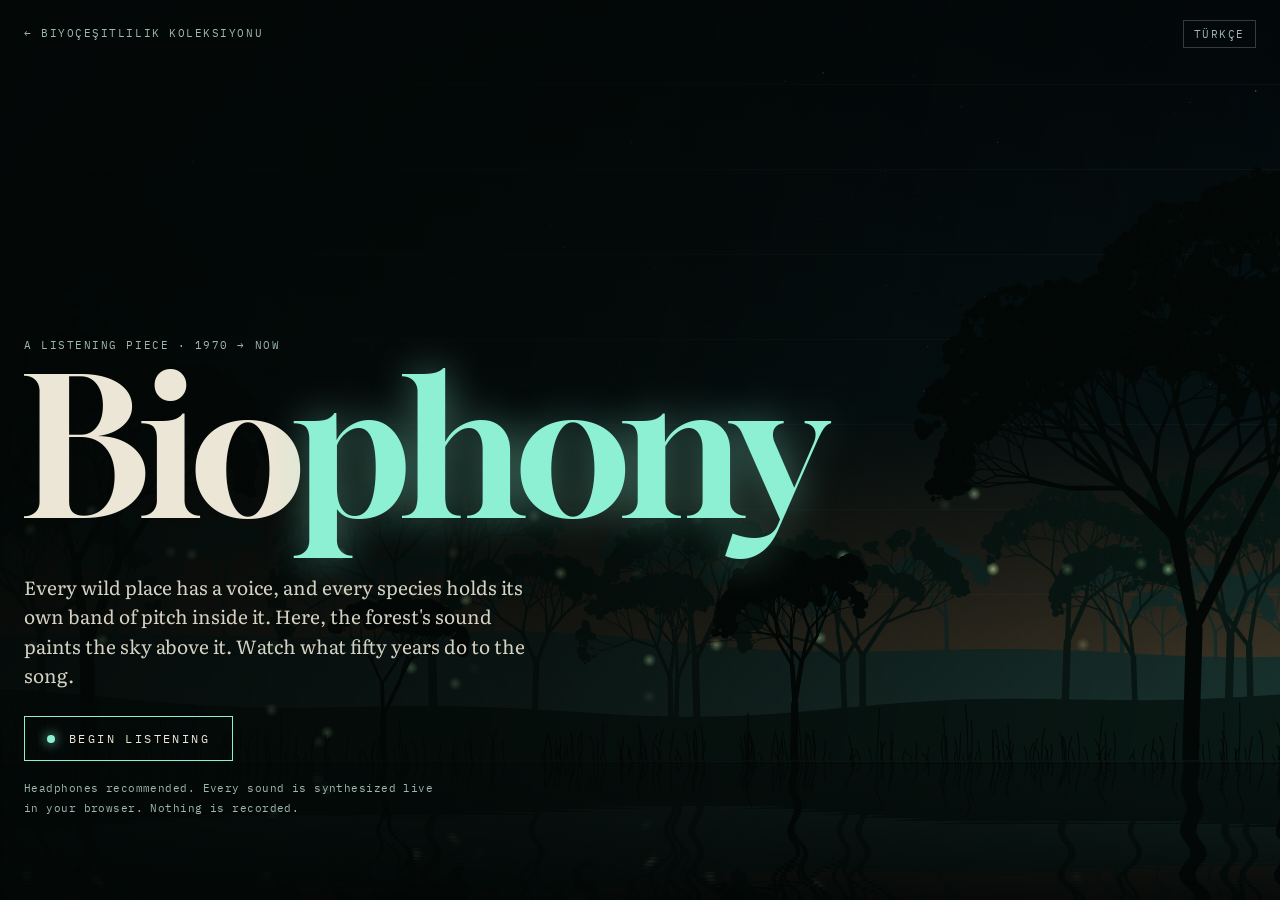
==== commit f8dc5180: "Add files via upload" ====
--- a/biyocesitlilik/biophony/index.html
+++ b/biyocesitlilik/biophony/index.html
@@ -1,5 +1,5 @@
 <!DOCTYPE html>
-<html lang="en">
+<html lang="tr">
 <head>
 <meta charset="utf-8">
 <meta name="viewport" content="width=device-width, initial-scale=1, viewport-fit=cover">
@@ -75,7 +75,50 @@
 @keyframes rise{to{opacity:1;transform:none}}
 @keyframes pulse{50%{opacity:.35;transform:scale(.7)}}
 @media (prefers-reduced-motion:reduce){.st{animation:none;opacity:1;transform:none}#go .dot{animation:none}}
+/* guided tour */
+#spot{position:fixed;z-index:6;pointer-events:none;border:1px solid rgba(142,240,210,.75);border-radius:8px;box-shadow:0 0 0 200vmax rgba(2,6,5,.58),0 0 24px rgba(142,240,210,.25) inset;transition:left .8s cubic-bezier(.2,.7,.2,1),top .8s cubic-bezier(.2,.7,.2,1),width .8s cubic-bezier(.2,.7,.2,1),height .8s cubic-bezier(.2,.7,.2,1)}
+#tip{position:fixed;z-index:7;left:24px;width:min(360px,calc(100vw - 48px));background:rgba(6,16,14,.95);border:1px solid rgba(142,240,210,.35);padding:14px 16px 12px;display:flex;flex-direction:column;gap:8px;animation:tipIn .6s cubic-bezier(.2,.7,.2,1)}
+@keyframes tipIn{from{opacity:0;transform:translateY(8px)}}
+#tip .k{display:flex;align-items:center;gap:12px;font-size:10px}
+#tip .pb{flex:1;height:1px;background:rgba(159,184,174,.25);position:relative}
+#tip .pb i{position:absolute;left:0;top:0;bottom:0;background:var(--glow);width:0}
+#tip .h{font-family:var(--display);font-size:23px;line-height:1.1}
+#tip p{margin:0;font-size:14.5px;line-height:1.55;color:#d5d1c3}
+#tip .row{display:flex;justify-content:space-between;margin-top:4px}
+#tip .row button{font-size:11px;padding:6px 0}
+#tip .row .pri{color:var(--glow);border-bottom:1px solid var(--glow)}
+/* restore hint */
+#hint{position:fixed;z-index:4;transform:translate(-50%,-50%);pointer-events:none;display:flex;flex-direction:column;align-items:center;gap:10px;transition:left 1s ease,top 1s ease}
+#hint .ring{width:48px;height:48px;border-radius:50%;border:1.5px solid var(--glow);box-shadow:0 0 18px rgba(142,240,210,.5);animation:ring 1.8s ease-out infinite}
+#hint .mono{color:var(--paper);text-shadow:0 1px 10px #000}
+@keyframes ring{0%{transform:scale(.55);opacity:1}100%{transform:scale(1.6);opacity:0}}
+/* legend */
+#legend{position:fixed;top:0;right:0;bottom:0;z-index:9;width:min(430px,100vw);background:rgba(5,12,11,.97);border-left:1px solid rgba(159,184,174,.2);padding:calc(env(safe-area-inset-top,0px) + 22px) 22px calc(env(safe-area-inset-bottom,0px) + 28px);overflow-y:auto;animation:legIn .45s cubic-bezier(.2,.7,.2,1)}
+@keyframes legIn{from{transform:translateX(30px);opacity:0}}
+#legend .lh{display:flex;justify-content:space-between;align-items:baseline;margin-bottom:6px}
+#legend .lt{font-family:var(--display);font-size:32px;line-height:1}
+#legend .x{font-size:12px;padding:6px 2px;color:var(--mist)}
+#legend .li{display:grid;grid-template-columns:44px 1fr;gap:14px;padding:15px 0;border-top:1px solid rgba(159,184,174,.14)}
+#legend b{font-weight:400;font-style:italic;font-size:16.5px;display:block;margin-bottom:4px;color:var(--paper)}
+#legend p{margin:0;font-size:14px;line-height:1.58;color:#cfcabb}
+#legend .re{margin-top:18px;padding:11px 16px;border:1px solid var(--glow);font-size:11px;color:var(--paper)}
+.sw{width:44px;height:44px;border-radius:3px;background:#0b1715}
+.sw.sky{background:linear-gradient(to top,#d0613f,#f2b66d 20%,#8ef0d2 42%,#6ec6ec 66%,#c8e8ff 86%,#faf8f0)}
+.sw.niche{background:linear-gradient(#8ef0d2,#8ef0d2) 31px 6px/3px 32px no-repeat,radial-gradient(circle at 13px 22px,#ece6d6 0 3px,transparent 4px),#0b1715}
+.sw.silent{display:grid;place-items:center;font-style:italic;color:#8c8e88;font-size:17px}
+.sw.silent s{text-decoration-color:#d0613f}
+.sw.pulse{background:radial-gradient(circle at 22px 30px,rgba(142,240,210,.95) 0 3px,rgba(142,240,210,.3) 8px,transparent 16px),linear-gradient(to top,rgba(142,240,210,.55),transparent) 21px 4px/2px 22px no-repeat,#0b1715}
+.sw.life{background:radial-gradient(circle at 11px 31px,rgba(230,250,180,.95) 0 2px,transparent 6px),radial-gradient(circle at 30px 24px,rgba(230,250,180,.8) 0 2px,transparent 6px),radial-gradient(circle at 21px 11px,rgba(230,250,180,.6) 0 1.5px,transparent 5px),#0b1715}
+.sw.grey{background:linear-gradient(135deg,#2f7a66 0 45%,#7d807a 55%)}
+.sw.rust{background:linear-gradient(to top,rgba(208,97,63,.85),rgba(208,97,63,0) 80%),#0b1715}
+.sw.nums,.sw.data{display:grid;place-items:center;border:1px solid rgba(159,184,174,.25);background:none;font-family:var(--display);font-size:19px}
+.sw.data{font-family:var(--mono);font-size:13px;color:var(--mist)}
+.scale{position:relative;margin-top:10px;padding-bottom:30px}
+.scale .g{height:7px;border-radius:2px;background:linear-gradient(to right,#d0613f,#f2b66d 20%,#8ef0d2 42%,#6ec6ec 66%,#c8e8ff 86%,#faf8f0)}
+.scale span{position:absolute;top:11px;transform:translateX(-50%);font-family:var(--mono);font-size:9.5px;color:var(--mist);white-space:nowrap}
+.scale span.w{top:24px;font-family:var(--body);font-style:italic;font-size:11px;letter-spacing:0}
 @media (max-width:640px){
+  #tip{left:16px;width:calc(100vw - 32px)}
   #bar{gap:8px;padding-inline:16px}
   #hud,#cap{left:16px}
   #cap{bottom:calc(env(safe-area-inset-bottom,0px) + 84px)}
@@ -96,12 +139,22 @@
 
 <div id="cap"><div class="t"></div><div class="ci mono"></div></div>
 <div id="solo" class="mono"></div>
+<div id="spot" hidden></div>
+<div id="tip" hidden role="dialog" aria-labelledby="tipH">
+  <div class="k mono"><span id="tipStep"></span><span class="pb"><i id="tipProg"></i></span></div>
+  <div class="h" id="tipH"></div>
+  <p id="tipP"></p>
+  <div class="row"><button class="mono" id="tipSkip"></button><button class="mono pri" id="tipNext"></button></div>
+</div>
+<div id="hint" hidden><span class="ring"></span><span class="mono" id="hintT"></span></div>
+<aside id="legend" hidden></aside>
 
 <div id="bar">
   <button class="btn" id="play" aria-label="Pause">❚❚</button>
   <div id="track" aria-label="Timeline 1970 to 2024" role="slider" aria-valuemin="1970" aria-valuemax="2024" aria-valuenow="1970" tabindex="0">
     <canvas id="spark"></canvas><div id="ticks"></div><div id="head"></div>
   </div>
+  <button class="btn" id="help" aria-label="How to read">?</button>
   <button class="btn" id="lang">TR</button>
   <button class="btn" id="snd" aria-label="Mute">♪</button>
 </div>
@@ -123,8 +176,8 @@
 "use strict";
 /* ------------------------------------------------------------ i18n */
 const T={
-en:{eyebrow:"A listening piece · 1970 → now",intro:"Every wild place has a voice, and every species holds its own band of pitch inside it. Here, the forest's sound paints the sky above it. Watch what fifty years do to the song.",go:"Begin listening",note:"Headphones recommended. Every sound is synthesized live in your browser. Nothing is recorded.",chorus:"Chorus",anthro:"Anthrophony",year:"Year",restoring:"Restoring",silent:"silent since",solo:"Solo",release:"tap again to release",langBtn:"TR",langI:"Türkçe",geo:"geophony",anth:"anthrophony"},
-tr:{eyebrow:"Bir dinleme deneyimi · 1970 → bugün",intro:"Her yaban yerin bir sesi vardır ve her tür o sesin içinde kendi perde bandını tutar. Burada ormanın sesi, üstündeki gökyüzünü boyuyor. Elli yılın bu şarkıya ne yaptığını izleyin.",go:"Dinlemeye başla",note:"Kulaklık önerilir. Tüm sesler tarayıcınızda canlı olarak sentezlenir. Hiçbiri kayıt değildir.",chorus:"Koro",anthro:"Antropofoni",year:"Yıl",restoring:"Onarım",silent:"sessiz:",solo:"Solo",release:"bırakmak için tekrar dokunun",langBtn:"EN",langI:"English",geo:"jeofoni",anth:"antropofoni"}
+en:{eyebrow:"A listening piece · 1970 → now",intro:"Every wild place has a voice, and every species holds its own band of pitch inside it. Here, the forest's sound paints the sky above it. Watch what fifty years do to the song.",go:"Begin listening",note:"Headphones recommended. Every sound is synthesized live in your browser. Nothing is recorded.",chorus:"Chorus",anthro:"Anthrophony",year:"Year",restoring:"Restoring",silent:"silent since",solo:"Solo",release:"tap again to release",langBtn:"TR",langI:"Türkçe",geo:"geophony",anth:"anthrophony",tourNext:"Next →",tourGo:"Start the years →",tourSkip:"Skip tour",tap:"Tap the forest",help:"How to read"},
+tr:{eyebrow:"Bir dinleme deneyimi · 1970 → bugün",intro:"Her yaban yerin bir sesi vardır ve her tür o sesin içinde kendi perde bandını tutar. Burada ormanın sesi, üstündeki gökyüzünü boyuyor. Elli yılın bu şarkıya ne yaptığını izleyin.",go:"Dinlemeye başla",note:"Kulaklık önerilir. Tüm sesler tarayıcınızda canlı olarak sentezlenir. Hiçbiri kayıt değildir.",chorus:"Koro",anthro:"Antropofoni",year:"Yıl",restoring:"Onarım",silent:"sessiz:",solo:"Solo",release:"bırakmak için tekrar dokunun",langBtn:"EN",langI:"English",geo:"jeofoni",anth:"antropofoni",tourNext:"İleri →",tourGo:"Yılları başlat →",tourSkip:"Turu atla",tap:"Ormana dokun",help:"Nasıl okunur"}
 };
 const CAP={
  listen1:{en:"This sky is made of sound. Height is pitch. Brightness is loudness.",tr:"Bu gökyüzü sesten yapılmış. Yükseklik perdeyi, parlaklık şiddeti gösterir."},
@@ -139,7 +192,43 @@
  restore:{en:"The chorus is not gone yet. Tap the forest to give voices back their habitat.",tr:"Koro henüz yok olmadı. Seslere yaşam alanlarını geri vermek için ormana dokunun."},
  restored:{en:"Every voice came back because its habitat did. Where wetlands, hedgerows and forests return, the singers follow.",tr:"Her ses, yaşam alanı geri geldiği için döndü. Sulak alanlar, çalılıklar ve ormanlar geri geldiğinde şarkıcılar da gelir.",ci:"Voices synthesized · declines illustrative, scaled to the Living Planet Index"}
 };
-let lang="en";
+let lang=(navigator.language||"").toLowerCase().startsWith("tr")?"tr":"en";
+/* guided tour: one step per element on screen */
+const TT={
+ en:{sky:["The sky is made of sound","This is a spectrogram: a live picture of what you hear. Height is pitch, low sounds near the trees and high ones near the top. Brightness is loudness. New sound enters on the right and drifts left, so the right edge is now and the left edge is a few seconds ago."],
+     labels:["Every group has its own band","Each name on the right is a group of animals. The coloured line beside it marks the pitch range where that group sings: its acoustic niche. The groups share the sky so they don't drown each other out, and together they make the biophony. Tap a name to hear that group alone."],
+     forest:["A flash of light is a call","When an animal calls, light flares where it sits and a thin trace rises to its band in the sky. Its left-right position is also where you hear it. The fireflies and the flock of birds rise and fall with insect and bird populations."],
+     hud:["The year and two counters","Chorus: how much of the 1970 animal sound is left (100 = the full chorus). Anthrophony: human noise such as traffic and chainsaws (100 = today's level). It collects at the lowest pitches as a rust-coloured glow on the horizon."],
+     time:["The timeline","The curve shows the chorus falling from 1970 to 2024. In a moment time will start moving on its own; you can also drag to any year. When a group falls silent its name is struck through and the year is shown. Press ? any time to see this key again."]},
+ tr:{sky:["Gökyüzü sesten yapılmış","Bu bir spektrogram, yani duyduğun sesin canlı resmi. Yükseklik perdeyi gösterir: kalın sesler ağaçlara yakın, ince sesler en üstte. Parlaklık ses şiddetidir. Yeni ses sağdan girer ve sola kayar; sağ kenar şu anı, sol kenar birkaç saniye öncesini gösterir."],
+     labels:["Her grubun kendi bandı var","Sağdaki her ad bir hayvan grubudur. Yanındaki renkli çizgi o grubun öttüğü perde aralığını, yani akustik nişini gösterir. Gruplar birbirinin sesini bastırmamak için gökyüzünü paylaşır; hepsi birlikte biyofoniyi oluşturur. Bir ada dokunursan yalnız o grubu dinlersin."],
+     forest:["Işık çakması bir ötüştür","Bir hayvan öttüğünde bulunduğu yerde ışık çakar ve ince bir iz gökyüzündeki bandına yükselir. Sesi sağdan mı soldan mı duyduğun da bu konumdan gelir. Ateşböcekleri ve kuş sürüsü, böcek ve kuş popülasyonlarıyla birlikte azalır ya da çoğalır."],
+     hud:["Yıl ve iki sayaç","Koro: 1970'teki hayvan sesinin ne kadarının kaldığı (100 = tam koro). Antropofoni: trafik, motorlu testere gibi insan kaynaklı gürültü (100 = bugünkü düzey). En alçak perdelerde birikir ve ufukta pas rengi bir parıltı olarak görünür."],
+     time:["Zaman çizelgesi","Eğri, koronun 1970'ten 2024'e düşüşünü gösterir. Birazdan zaman kendiliğinden akmaya başlayacak; istersen çizgiyi sürükleyip herhangi bir yıla gidebilirsin. Bir grup sustuğunda adının üstü çizilir ve sustuğu yıl yazılır. Bu anlatıma ? düğmesinden her zaman dönebilirsin."]}
+};
+/* legend: [swatch class, swatch inner html, key] */
+const LEG={
+ en:{title:"How to read",restart:"Replay the guided tour",items:[
+  ["sky","","The sky: a live spectrogram","The forest's sound is drawn as it happens. Height is pitch, brightness is loudness, and new sound enters from the right. Colour also tracks pitch:",true],
+  ["niche","","A name and its band","Each name is a group of animals; the coloured line beside it is the pitch range it sings in, its acoustic niche. Tap a name to solo it, tap again to return to the chorus."],
+  ["silent","<s>Aa</s>","A struck-through name","That group has thinned out until it can no longer be heard. The year it fell silent is shown beside it."],
+  ["pulse","","A flash of light","An animal just called. The light flares where it sits and a trace rises to its band. The sound is panned left or right to match."],
+  ["life","","Fireflies and the bird flock","They rise and fall with the average population of the insect and bird groups."],
+  ["grey","","Fading colour, grey haze","As the chorus weakens, colour drains from the scene."],
+  ["rust","","Rust glow on the horizon","Anthrophony: human noise such as traffic and chainsaws. It fills the lowest pitches."],
+  ["nums","100","The two counters","Chorus: the share of 1970's animal sound still left (100 = full chorus). Anthrophony: loudness of human noise relative to today (100 = 2024)."],
+  ["data","i","About the data","Every sound is synthesized in your browser, not recorded. Each group's decline is illustrative; the chorus as a whole is scaled to the WWF Living Planet Report 2024 average of −73% (1970–2020)."]]},
+ tr:{title:"Nasıl okunur?",restart:"Anlatımlı turu yeniden başlat",items:[
+  ["sky","","Gökyüzü: canlı spektrogram","Ormanın sesi anı anına çizilir. Yükseklik perdedir, parlaklık ses şiddetidir; yeni ses sağdan girer. Renk de perdeyi gösterir:",true],
+  ["niche","","Ad ve bandı","Her ad bir hayvan grubudur; yanındaki renkli çizgi o grubun öttüğü perde aralığıdır, yani akustik nişi. Ada dokun: yalnız onu dinle. Tekrar dokun: koroya dön."],
+  ["silent","<s>Aa</s>","Üstü çizili ad","O grup artık duyulmayacak kadar azaldı. Yanında sustuğu yıl yazar."],
+  ["pulse","","Işık çakması","Bir hayvan az önce öttü. Işık bulunduğu yerde yanar, bir iz kendi bandına yükselir. Ses de aynı yönden, sağdan ya da soldan gelir."],
+  ["life","","Ateşböcekleri ve kuş sürüsü","Böcek ve kuş gruplarının ortalama popülasyonuyla birlikte azalır ya da çoğalır."],
+  ["grey","","Solan renkler, gri pus","Koro zayıfladıkça sahnenin rengi çekilir."],
+  ["rust","","Ufuktaki pas rengi parıltı","Antropofoni: trafik, motorlu testere gibi insan kaynaklı gürültü. En alçak perdeleri doldurur."],
+  ["nums","100","İki sayaç","Koro: 1970'teki hayvan sesinin kalan payı (100 = tam koro). Antropofoni: insan gürültüsünün bugüne göre şiddeti (100 = 2024)."],
+  ["data","i","Veri notu","Tüm sesler tarayıcıda sentezlenir, kayıt değildir. Her grubun azalması temsilîdir; koronun toplamı WWF Yaşayan Gezegen Raporu 2024'teki ortalama %73 düşüşe (1970–2020) göre ayarlanmıştır."]]}
+};
 
 /* ------------------------------------------------------------ voices */
 // d = fractional decline by 2020 (illustrative; biotic mean ≈ 0.72, in line with LPI −73%)
@@ -372,8 +461,9 @@
 function renderCap(){ const c=capKey&&CAP[capKey]; capT.textContent=c?c[lang]:""; capC.textContent=c&&c.ci?c.ci:""; }
 function update(dt){
   if(phase==="intro"||paused) return;
+  if(tour.on){ tour.t+=dt; tipProg.style.width=Math.min(100,tour.t/TOUR_DUR*100)+"%"; if(tour.t>=TOUR_DUR) nextStep(); return; }
   clock+=dt;
-  if(phase==="listen"){ year=Y0; if(clock>1.5) showCap("listen1"); if(clock>10) showCap("listen2"); if(clock>21){ phase="decline"; clock=0; } }
+  if(phase==="listen"){ year=Y0; if(clock>3.5){ if(!tour.done) startTour(); else { phase="decline"; clock=0; } } }
   else if(phase==="decline"){ year=Math.min(Y1,year+dt*(Y1-Y0)/72); let k=null; for(const [y,c] of MILESTONES) if(year>=y) k=c; if(k) showCap(k); if(year>=Y1){ phase="now"; clock=0; } }
   else if(phase==="now"){ if(clock<11) showCap("gap"); else showCap("krause"); if(clock>24){ phase="restore"; clock=0; showCap("restore"); } }
   else if(phase==="restore"){ if(BIO.every(v=>v.rt>=1) && BIO.every(v=>v.rc>.97)){ phase="restored"; showCap("restored"); } }
@@ -384,6 +474,7 @@
   const cand=BIO.filter(v=>v.rt<1).sort((a,b)=>baseIdx(a,year)-baseIdx(b,year));
   cand.slice(0,2).forEach(v=>{ v.rt=1; v.flash=1.5; v.next=A?A.currentTime+.4:0; });
   blooms.push({x,y,t:0});
+  hintPos={x:.2+Math.random()*.6,y:.66+Math.random()*.12};
   if(phase==="restore"&&cand.length<=2){ /* last ones */ }
 }
 
@@ -538,14 +629,63 @@
   const yTxt=year>=Y1-.01&&phase!=="free"?"2024":String(Math.floor(year));
   const key=lbl+yTxt+ch+an; if(key!==lastHud){ lastHud=key; hudLabel.textContent=lbl; yEl.textContent=yTxt; ciEl.textContent=ch; aiEl.textContent=an; track.setAttribute("aria-valuenow",Math.floor(year)); }
   head.style.left=((year-Y0)/(Y1-Y0)*100)+"%";
+  placeTour();
+  hint.hidden=!(phase==="restore"&&!tour.on&&BIO.some(v=>v.rt<1));
+  if(!hint.hidden){ hint.style.left=(hintPos.x*W)+"px"; hint.style.top=(hintPos.y*H)+"px"; }
   soloEl.textContent=solo?`${T[lang].solo} · ${solo[lang]} — ${T[lang].release}`:"";
   requestAnimationFrame(hudTick);
 }
+/* ---- tour ---- */
+const spot=document.getElementById("spot"), tip=document.getElementById("tip"), tipProg=document.getElementById("tipProg"), hint=document.getElementById("hint"), legend=document.getElementById("legend");
+const tour={on:false,i:0,t:0,done:false}, TOUR_DUR=14;
+const TOUR=[
+ {id:"sky",at:"bl",rect:()=>{ const lw=W<700?150:290; return {x:W*.03,y:SKY_T()-4,w:W-lw-W*.03-12,h:(SKY_B()-SKY_T())*.6}; }},
+ {id:"labels",at:"bl",rect:()=>{ const lw=W<700?150:290; return {x:W-lw-6,y:SKY_T()-8,w:lw,h:SKY_B()-SKY_T()+16}; }},
+ {id:"forest",at:"tl",rect:()=>({x:8,y:H*.5,w:W-16,h:WATER()-H*.5+10})},
+ {id:"hud",at:"below",rect:()=>{ const r=hud.getBoundingClientRect(); return {x:r.left-12,y:r.top-8,w:r.width+24,h:r.height+16}; }},
+ {id:"time",at:"bl",rect:()=>{ const r=track.getBoundingClientRect(); return {x:r.left-10,y:r.top-10,w:r.width+20,h:r.height+16}; }}
+];
+function startTour(){ closeLegend(); tour.on=true; tour.i=0; tour.t=0; capEl.classList.add("out"); showStep(); }
+function showStep(){ const s=TOUR[tour.i], tx=TT[lang][s.id]; spot.hidden=false; tip.hidden=false;
+  document.getElementById("tipStep").textContent=`${tour.i+1} / ${TOUR.length}`;
+  document.getElementById("tipH").textContent=tx[0]; document.getElementById("tipP").textContent=tx[1];
+  document.getElementById("tipNext").textContent=tour.i===TOUR.length-1?T[lang].tourGo:T[lang].tourNext;
+  document.getElementById("tipSkip").textContent=T[lang].tourSkip;
+  tip.style.animation="none"; void tip.offsetWidth; tip.style.animation="";
+  tipProg.style.width="0"; placeTour(); }
+function placeTour(){ if(!tour.on) return; const s=TOUR[tour.i], r=s.rect();
+  Object.assign(spot.style,{left:r.x+"px",top:r.y+"px",width:r.w+"px",height:r.h+"px"});
+  const sb="calc(env(safe-area-inset-bottom,0px) + 92px)";
+  if(s.at==="bl"){ tip.style.top="auto"; tip.style.bottom=s.id==="time"?"calc(env(safe-area-inset-bottom,0px) + 96px)":sb; }
+  else if(s.at==="tl"){ tip.style.bottom="auto"; tip.style.top=Math.max(20,Math.min(H*.5-tip.offsetHeight-16,170))+"px"; }
+  else { tip.style.bottom="auto"; tip.style.top=(r.y+r.h+14)+"px"; } }
+function nextStep(){ tour.i++; tour.t=0; if(tour.i>=TOUR.length) endTour(); else showStep(); }
+function endTour(){ tour.on=false; tour.done=true; spot.hidden=true; tip.hidden=true; capKey=null; capEl.classList.remove("out"); if(phase==="listen"){ phase="decline"; clock=0; } }
+document.getElementById("tipNext").onclick=nextStep;
+document.getElementById("tipSkip").onclick=endTour;
+/* ---- legend ---- */
+function buildLegend(){ const L=LEG[lang];
+  const sc=`<div class="scale"><div class="g"></div>${[[100,"100 Hz"],[1000,"1 kHz"],[8000,"8 kHz"]].map(([f,l])=>`<span style="left:${(fracOf(f)*100).toFixed(1)}%">${l}</span>`).join("")}<span class="w" style="left:6%">${lang==="tr"?"kalın":"low"}</span><span class="w" style="left:94%">${lang==="tr"?"ince":"high"}</span></div>`;
+  legend.innerHTML=`<div class="lh"><div class="lt">${L.title}</div><button class="mono x" id="legX" aria-label="Close">✕</button></div>`+
+   L.items.map(([c,inner,h,p,scale])=>`<div class="li"><div class="sw ${c}">${inner}</div><div><b>${h}</b><p>${p}</p>${scale?sc:""}</div></div>`).join("")+
+   `<button class="mono re" id="legRe">${L.restart}</button>`;
+  document.getElementById("legX").onclick=closeLegend;
+  document.getElementById("legRe").onclick=()=>{ if(phase==="intro") return closeLegend(); startTour(); };
+}
+function openLegend(){ buildLegend(); legend.hidden=false; document.getElementById("legX").focus(); }
+function closeLegend(){ legend.hidden=true; }
+document.getElementById("help").onclick=()=>legend.hidden?openLegend():closeLegend();
+addEventListener("keydown",e=>{ if(e.key==="Escape"){ if(!legend.hidden) closeLegend(); else if(tour.on) endTour(); } });
+/* ---- restore hint ---- */
+let hintPos={x:.5,y:.74};
 function applyLang(){
   document.documentElement.lang=lang;
   document.querySelectorAll("[data-i]").forEach(el=>{ const k=el.dataset.i; if(T[lang][k]) el.textContent=T[lang][k]; });
   document.getElementById("lang").textContent=T[lang].langBtn; document.getElementById("langI").textContent=T[lang].langI;
   renderCap(); lastHud="";
+  document.getElementById("help").setAttribute("aria-label",T[lang].help);
+  document.getElementById("hintT").textContent=T[lang].tap;
+  if(tour.on) showStep(); if(!legend.hidden) buildLegend();
 }
 document.getElementById("langI").onclick=document.getElementById("lang").onclick=()=>{ lang=lang==="en"?"tr":"en"; applyLang(); };
 document.getElementById("go").onclick=()=>{
